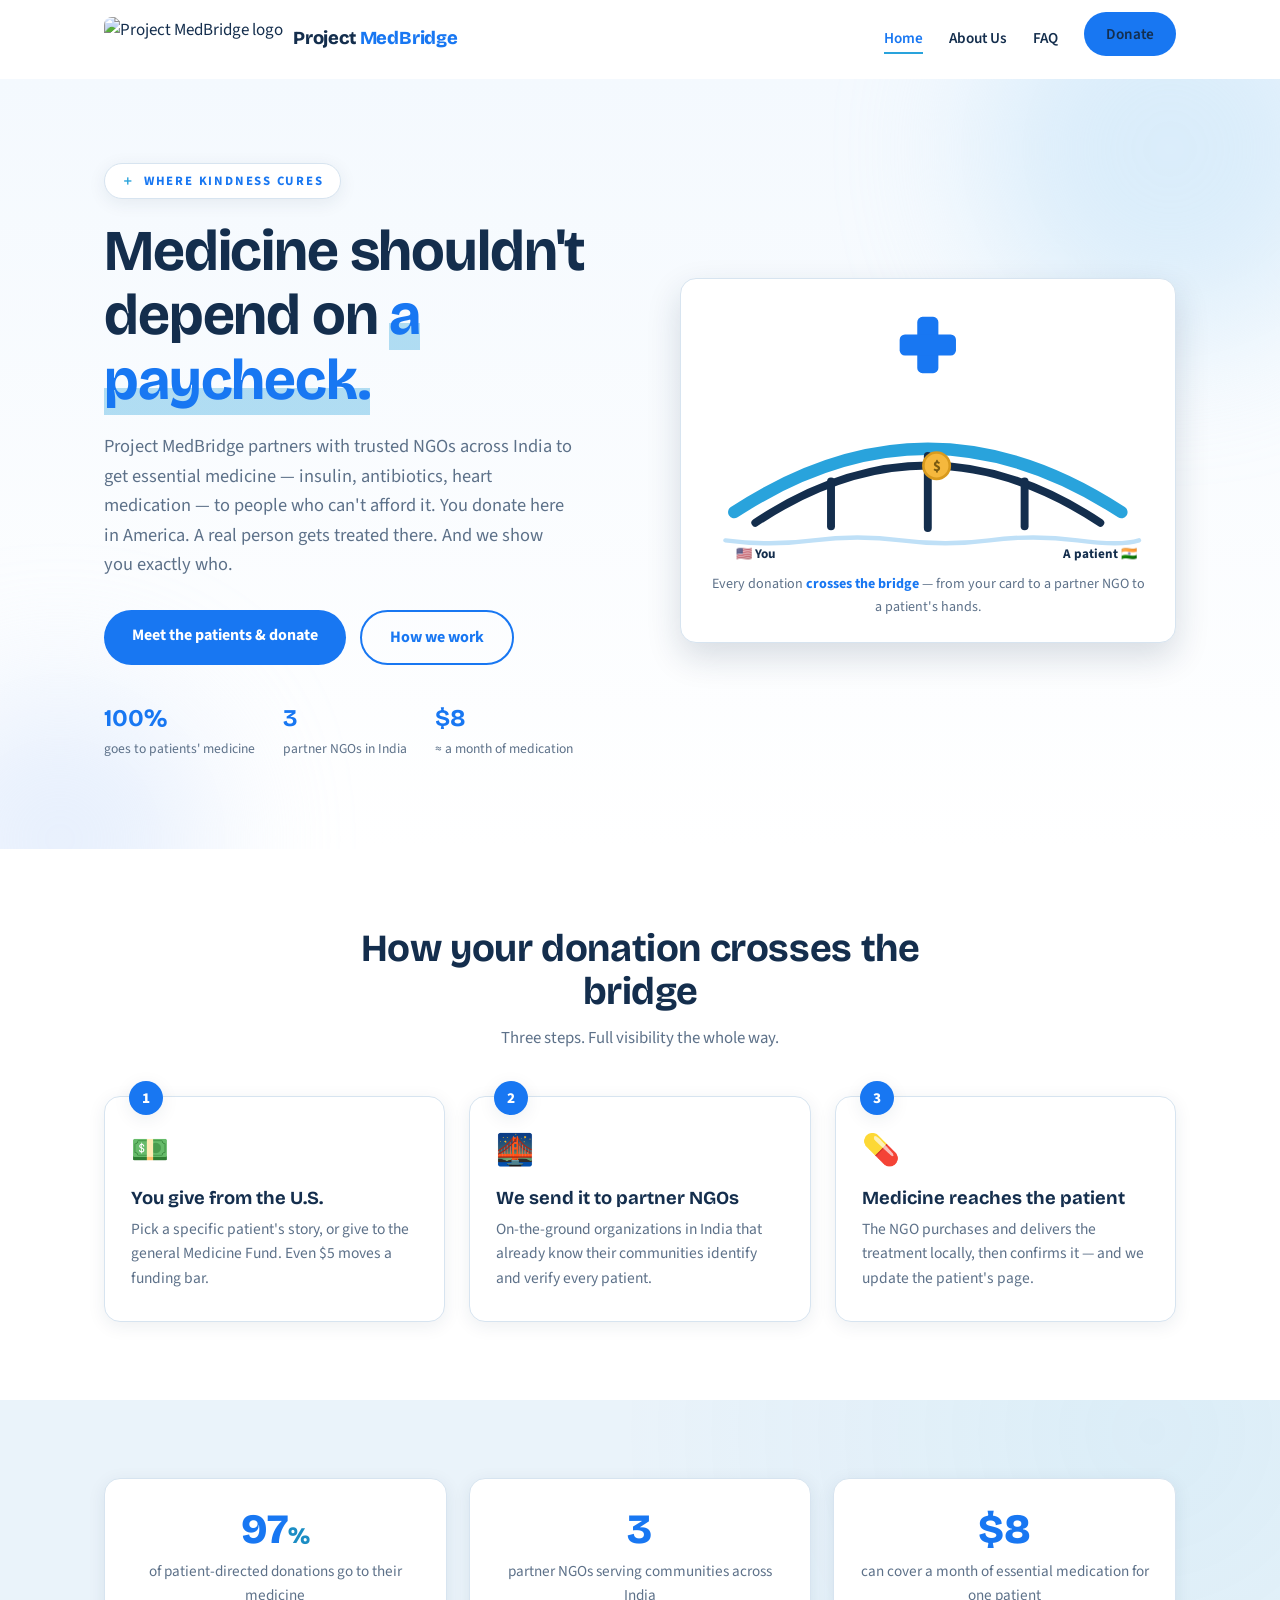
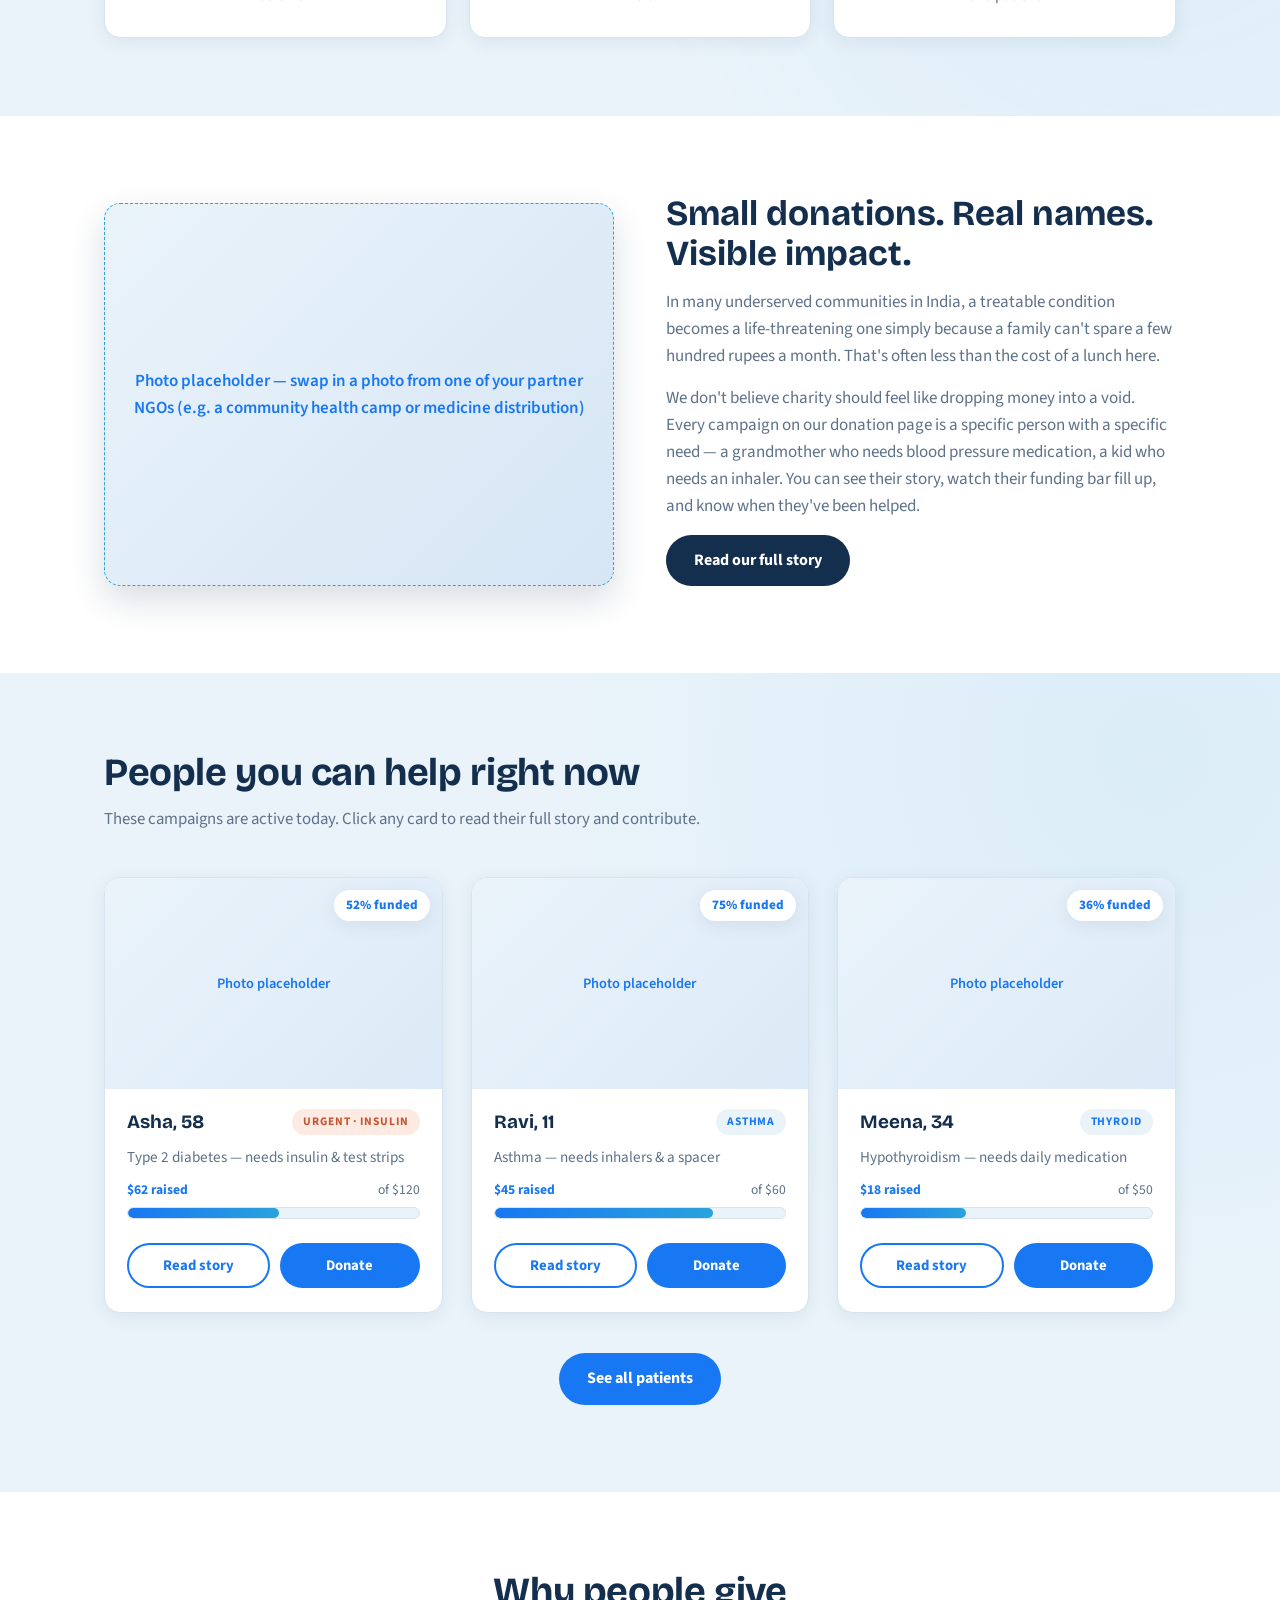
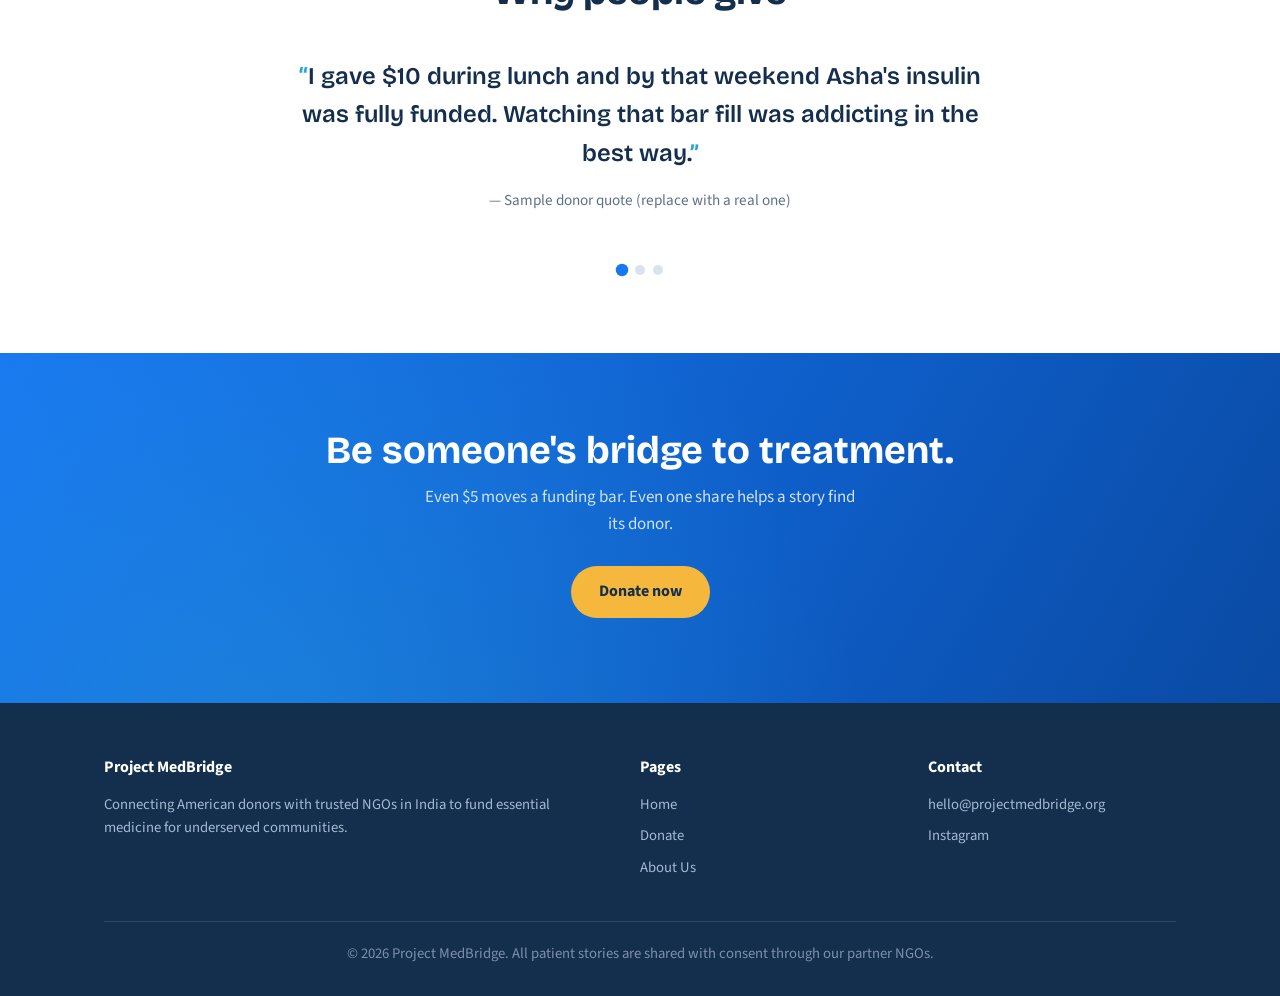
==== index.html @ 76c5bdb0 "Add files via upload" ====
<!DOCTYPE html>
<html lang="en">
<head>
  <meta charset="UTF-8">
  <meta name="viewport" content="width=device-width, initial-scale=1.0">
  <title>Project MedBridge — Where kindness cures</title>
  <meta name="description" content="Project MedBridge partners with trusted NGOs in India to deliver essential medicine to people who can't afford it. Every dollar funds a real person's treatment.">
  <link rel="preconnect" href="https://fonts.googleapis.com">
  <link href="https://fonts.googleapis.com/css2?family=Bricolage+Grotesque:wght@600;700;800&family=Source+Sans+3:wght@400;600;700&display=swap" rel="stylesheet">
  <link rel="stylesheet" href="styles.css">
</head>
<body>

<header class="site-header" id="site-header">
  <nav class="nav">
    <a class="brand" href="index.html">
      <img src="logo.png" alt="Project MedBridge logo" height="44" style="border-radius:8px;">
      <span class="brand-name">Project <span>MedBridge</span></span>
    </a>
    <ul class="nav-links">
      <li><a href="index.html" class="active">Home</a></li>
      <li><a href="about.html">About Us</a></li>
      <li class="hide-mobile"><a href="about.html#faq">FAQ</a></li>
      <li><a href="donate.html" class="btn btn-primary" style="padding:10px 22px;">Donate</a></li>
    </ul>
  </nav>
</header>

<!-- ============ HERO ============ -->
<section class="hero">
  <div class="blob b1"></div>
  <div class="blob b2"></div>
  <div class="container hero-grid">
    <div class="reveal in">
      <span class="eyebrow">Where kindness cures</span>
      <h1>Medicine shouldn't depend on <em>a paycheck.</em></h1>
      <p class="lead">
        Project MedBridge partners with trusted NGOs across India to get essential
        medicine — insulin, antibiotics, heart medication — to people who can't
        afford it. You donate here in America. A real person gets treated there.
        And we show you exactly who.
      </p>
      <div class="hero-actions">
        <a href="donate.html" class="btn btn-primary">Meet the patients &amp; donate</a>
        <a href="about.html" class="btn btn-outline">How we work</a>
      </div>
      <div class="hero-mini">
        <div class="m"><b data-count="100" data-suffix="%">0%</b><small>goes to patients' medicine</small></div>
        <div class="m"><b data-count="3">0</b><small>partner NGOs in India</small></div>
        <div class="m"><b data-prefix="$" data-count="8">$0</b><small>≈ a month of medication</small></div>
      </div>
    </div>

    <!-- Animated bridge: a donation crossing from the US to a patient in India -->
    <div class="bridge-visual reveal in d2">
      <svg viewBox="0 0 520 300" xmlns="http://www.w3.org/2000/svg" aria-label="Animation of a donation crossing a bridge from the U.S. to a patient in India">
        <!-- cross (echoes the logo) -->
        <g fill="#1877F2">
          <rect x="248" y="18" width="24" height="64" rx="6"/>
          <rect x="228" y="38" width="64" height="24" rx="6"/>
        </g>
        <!-- back arch (sky) -->
        <path d="M40 240 Q260 96 480 240" stroke="#29A3DC" stroke-width="14" fill="none" stroke-linecap="round"/>
        <!-- front arch (navy) -->
        <path id="bridge-path" d="M64 252 Q260 122 456 252" stroke="#142E4D" stroke-width="9" fill="none" stroke-linecap="round"/>
        <!-- pylons -->
        <g stroke="#142E4D" stroke-width="9" stroke-linecap="round">
          <line x1="150" y1="205" x2="150" y2="256"/>
          <line x1="260" y1="176" x2="260" y2="258"/>
          <line x1="370" y1="205" x2="370" y2="256"/>
        </g>
        <!-- water -->
        <path d="M30 272 Q80 264 130 272 T230 272 T330 272 T430 272 T500 272" stroke="#BFE0F7" stroke-width="5" fill="none" stroke-linecap="round">
          <animate attributeName="d" dur="4s" repeatCount="indefinite"
            values="M30 272 Q80 264 130 272 T230 272 T330 272 T430 272 T500 272;
                    M30 272 Q80 280 130 272 T230 272 T330 272 T430 272 T500 272;
                    M30 272 Q80 264 130 272 T230 272 T330 272 T430 272 T500 272"/>
        </path>
        <!-- endpoint labels -->
        <g font-family="Source Sans 3, sans-serif" font-weight="700" font-size="15" fill="#142E4D">
          <text x="64" y="292" text-anchor="middle">🇺🇸 You</text>
          <text x="456" y="292" text-anchor="middle">A patient 🇮🇳</text>
        </g>
        <!-- the coin crossing the bridge -->
        <g class="coin">
          <circle r="15" fill="#F5B83D" stroke="#D89A1E" stroke-width="3"/>
          <text y="6" text-anchor="middle" font-family="Source Sans 3, sans-serif" font-weight="800" font-size="17" fill="#7A5B12">$</text>
          <animateMotion dur="3.5s" repeatCount="indefinite" keyPoints="0;1" keyTimes="0;1" calcMode="linear">
            <mpath href="#bridge-path"/>
          </animateMotion>
          <animate attributeName="opacity" dur="3.5s" repeatCount="indefinite" values="0;1;1;1;0" keyTimes="0;0.1;0.5;0.9;1"/>
        </g>
      </svg>
      <div class="bridge-caption">Every donation <strong>crosses the bridge</strong> — from your card to a partner NGO to a patient's hands.</div>
    </div>
  </div>
</section>

<!-- ============ HOW IT WORKS ============ -->
<section class="section">
  <div class="container">
    <div class="section-head center reveal">
      <h2>How your donation crosses the bridge</h2>
      <p>Three steps. Full visibility the whole way.</p>
    </div>
    <div class="steps-row">
      <div class="step-card reveal">
        <span class="n">1</span>
        <div class="icon">💵</div>
        <h3>You give from the U.S.</h3>
        <p>Pick a specific patient's story, or give to the general Medicine Fund. Even $5 moves a funding bar.</p>
      </div>
      <div class="step-card reveal d1">
        <span class="n">2</span>
        <div class="icon">🌉</div>
        <h3>We send it to partner NGOs</h3>
        <p>On-the-ground organizations in India that already know their communities identify and verify every patient.</p>
      </div>
      <div class="step-card reveal d2">
        <span class="n">3</span>
        <div class="icon">💊</div>
        <h3>Medicine reaches the patient</h3>
        <p>The NGO purchases and delivers the treatment locally, then confirms it — and we update the patient's page.</p>
      </div>
    </div>
  </div>
</section>

<!-- ============ STATS ============ -->
<section class="section tinted">
  <div class="container">
    <div class="stats-row">
      <div class="stat reveal">
        <div class="num"><span data-count="100">0</span><span class="suffix">%</span></div>
        <div class="label">of patient-directed donations go to their medicine</div>
      </div>
      <div class="stat reveal d1">
        <div class="num"><span data-count="3">0</span></div>
        <div class="label">partner NGOs serving communities across India</div>
      </div>
      <div class="stat reveal d2">
        <div class="num">$<span data-count="8">0</span></div>
        <div class="label">can cover a month of essential medication for one patient</div>
      </div>
    </div>
  </div>
</section>

<!-- ============ MISSION ============ -->
<section class="section">
  <div class="container split">
    <div class="photo-frame reveal">
      Photo placeholder — swap in a photo from one of your partner NGOs
      (e.g. a community health camp or medicine distribution)
    </div>
    <div class="reveal d1">
      <h2>Small donations. Real names. Visible impact.</h2>
      <p>
        In many underserved communities in India, a treatable condition becomes a
        life-threatening one simply because a family can't spare a few hundred rupees
        a month. That's often less than the cost of a lunch here.
      </p>
      <p>
        We don't believe charity should feel like dropping money into a void. Every
        campaign on our donation page is a specific person with a specific need — a
        grandmother who needs blood pressure medication, a kid who needs an inhaler.
        You can see their story, watch their funding bar fill up, and know when
        they've been helped.
      </p>
      <a href="about.html" class="btn btn-secondary">Read our full story</a>
    </div>
  </div>
</section>

<!-- ============ FEATURED PATIENTS ============ -->
<section class="section tinted">
  <div class="container">
    <div class="section-head reveal">
      <h2>People you can help right now</h2>
      <p>These campaigns are active today. Click any card to read their full story and contribute.</p>
    </div>
    <div class="card-grid" id="featured-grid"></div>
    <div style="text-align:center; margin-top: 40px;">
      <a href="donate.html" class="btn btn-primary">See all patients</a>
    </div>
  </div>
</section>

<!-- ============ QUOTES ============ -->
<!-- PLACEHOLDER QUOTES: replace with real donor / NGO quotes before launch -->
<section class="section">
  <div class="container">
    <div class="section-head center reveal">
      <h2>Why people give</h2>
    </div>
    <div class="quotes-wrap reveal" id="quotes">
      <div class="quote on">
        <p>I gave $10 during lunch and by that weekend Asha's insulin was fully funded. Watching that bar fill was addicting in the best way.</p>
        <div class="who">— Sample donor quote (replace with a real one)</div>
      </div>
      <div class="quote">
        <p>Knowing exactly whose medicine my money bought made this feel completely different from any other donation I've made.</p>
        <div class="who">— Sample donor quote (replace with a real one)</div>
      </div>
      <div class="quote">
        <p>The MedBridge model works because the funds arrive tied to a verified patient we already know. It removes every excuse for delay.</p>
        <div class="who">— Sample partner NGO quote (replace with a real one)</div>
      </div>
    </div>
    <div class="quote-dots" id="quote-dots"></div>
  </div>
</section>

<!-- ============ CTA BAND ============ -->
<section class="cta-band">
  <h2>Be someone's bridge to treatment.</h2>
  <p>Even $5 moves a funding bar. Even one share helps a story find its donor.</p>
  <a href="donate.html" class="btn btn-gold">Donate now</a>
</section>

<footer class="site-footer">
  <div class="container">
    <div class="footer-grid">
      <div>
        <h4>Project MedBridge</h4>
        <p>Connecting American donors with trusted NGOs in India to fund essential medicine for underserved communities.</p>
      </div>
      <div>
        <h4>Pages</h4>
        <a href="index.html">Home</a>
        <a href="donate.html">Donate</a>
        <a href="about.html">About Us</a>
      </div>
      <div>
        <h4>Contact</h4>
        <a href="mailto:hello@projectmedbridge.org">hello@projectmedbridge.org</a>
        <a href="#">Instagram</a>
      </div>
    </div>
    <div class="footer-bottom">© 2026 Project MedBridge. All patient stories are shared with consent through our partner NGOs.</div>
  </div>
</footer>

<!-- Modal (shared) -->
<div class="modal-overlay" id="modal-overlay">
  <div class="modal" role="dialog" aria-modal="true" aria-labelledby="modal-name">
    <button class="modal-close" id="modal-close" aria-label="Close">✕</button>
    <div class="card-photo" id="modal-photo">Photo placeholder</div>
    <div class="modal-body">
      <h3 id="modal-name"></h3>
      <div class="meta" id="modal-meta"></div>
      <p class="story" id="modal-story"></p>
      <div class="partner-note" id="modal-partner"></div>
      <div class="fund-bar-wrap">
        <div class="fund-amounts">
          <span class="raised" id="modal-raised"></span>
          <span class="goal" id="modal-goal"></span>
        </div>
        <div class="fund-bar" style="position:relative;"><div class="fund-fill" id="modal-fill"></div></div>
      </div>
      <div class="amount-picker">
        <div class="ap-label">Choose an amount</div>
        <div class="amount-row" id="amount-row">
          <button class="amt" data-amt="5">$5</button>
          <button class="amt on" data-amt="10">$10</button>
          <button class="amt" data-amt="25">$25</button>
          <button class="amt" data-amt="50">$50</button>
          <input class="amt-custom" id="amt-custom" type="number" min="1" placeholder="Custom $">
        </div>
        <div class="impact-line" id="impact-line"></div>
      </div>
      <div class="card-actions" style="margin-top:20px;">
        <a href="#" class="btn btn-primary" id="modal-donate">Donate $10</a>
      </div>
    </div>
  </div>
</div>

<script src="script.js"></script>
</body>
</html>
---- styles.css ----
/* ============================================
   Project MedBridge — shared styles (v2)
   Navy #142E4D · Blue #1877F2 · Sky #29A3DC
   Pale #EAF3FA · Coin gold #F5B83D (accents only)
   ============================================ */

:root {
  --ink: #142E4D;
  --blue: #1877F2;
  --blue-dark: #0E5DC7;
  --sky: #29A3DC;
  --sky-dark: #1B8DC4;
  --pale: #EAF3FA;
  --gold: #F5B83D;
  --clay: #C4552F;
  --white: #FFFFFF;
  --gray: #5D7189;
  --border: #D7E4F0;
  --radius: 16px;
  --shadow: 0 4px 18px rgba(20, 46, 77, 0.08);
  --shadow-lift: 0 14px 34px rgba(20, 46, 77, 0.16);
}

* { margin: 0; padding: 0; box-sizing: border-box; }

html { scroll-behavior: smooth; }

body {
  font-family: 'Source Sans 3', -apple-system, sans-serif;
  color: var(--ink);
  background: var(--white);
  line-height: 1.6;
  font-size: 17px;
  overflow-x: hidden;
}

h1, h2, h3 {
  font-family: 'Bricolage Grotesque', sans-serif;
  line-height: 1.12;
  font-weight: 700;
}

img { max-width: 100%; display: block; }
a { color: var(--blue); }

.container { max-width: 1120px; margin: 0 auto; padding: 0 24px; }

/* ---------- Scroll reveal ---------- */
.reveal {
  opacity: 0;
  transform: translateY(26px);
  transition: opacity 0.7s ease, transform 0.7s ease;
}
.reveal.in { opacity: 1; transform: none; }
.reveal.d1 { transition-delay: 0.1s; }
.reveal.d2 { transition-delay: 0.2s; }
.reveal.d3 { transition-delay: 0.3s; }

/* ---------- Header / nav ---------- */
.site-header {
  position: sticky;
  top: 0;
  background: rgba(255, 255, 255, 0.9);
  backdrop-filter: blur(10px);
  border-bottom: 1px solid transparent;
  z-index: 50;
  transition: box-shadow 0.25s ease, border-color 0.25s ease;
}
.site-header.scrolled { box-shadow: 0 4px 20px rgba(20,46,77,0.10); border-color: var(--border); }

.nav {
  display: flex;
  align-items: center;
  justify-content: space-between;
  padding: 12px 24px;
  max-width: 1120px;
  margin: 0 auto;
}

.brand { display: flex; align-items: center; gap: 10px; text-decoration: none; color: var(--ink); }
.brand img { transition: transform 0.25s ease; }
.brand:hover img { transform: rotate(-6deg) scale(1.06); }

.brand-name {
  font-family: 'Bricolage Grotesque', sans-serif;
  font-weight: 800;
  font-size: 1.15rem;
  letter-spacing: -0.01em;
}
.brand-name span { color: var(--blue); }

.nav-links { display: flex; align-items: center; gap: 26px; list-style: none; }
.nav-links a {
  text-decoration: none;
  color: var(--ink);
  font-weight: 600;
  font-size: 0.95rem;
  position: relative;
}
.nav-links a:not(.btn)::after {
  content: "";
  position: absolute;
  left: 0; bottom: -5px;
  width: 100%; height: 2px;
  background: var(--sky);
  transform: scaleX(0);
  transform-origin: left;
  transition: transform 0.25s ease;
}
.nav-links a:not(.btn):hover::after,
.nav-links a.active:not(.btn)::after { transform: scaleX(1); }
.nav-links a.active { color: var(--blue); }

/* ---------- Buttons ---------- */
.btn {
  display: inline-block;
  padding: 13px 28px;
  border-radius: 999px;
  font-weight: 700;
  font-size: 1rem;
  text-decoration: none;
  border: none;
  cursor: pointer;
  font-family: inherit;
  position: relative;
  overflow: hidden;
  transition: transform 0.15s ease, box-shadow 0.15s ease, background 0.15s ease, color 0.15s ease;
}
.btn:hover { transform: translateY(-2px); box-shadow: var(--shadow-lift); }
.btn:active { transform: translateY(0); }

.btn-primary { background: var(--blue); color: var(--white); }
.btn-primary:hover { background: var(--blue-dark); }
.btn-secondary { background: var(--ink); color: var(--white); }
.btn-secondary:hover { background: #0E2440; }
.btn-outline { background: transparent; color: var(--blue); border: 2px solid var(--blue); }
.btn-outline:hover { background: var(--pale); }
.btn-gold { background: var(--gold); color: var(--ink); }
.btn-gold:hover { background: #E3A21F; }

/* ---------- Hero ---------- */
.hero {
  position: relative;
  padding: 84px 0 90px;
  background: linear-gradient(180deg, #F4F9FE 0%, var(--white) 100%);
  overflow: hidden;
}

/* floating blurred blobs */
.blob {
  position: absolute;
  border-radius: 50%;
  filter: blur(70px);
  opacity: 0.5;
  pointer-events: none;
  animation: drift 14s ease-in-out infinite alternate;
}
.blob.b1 { width: 380px; height: 380px; background: #BFE0F7; top: -120px; right: -80px; }
.blob.b2 { width: 300px; height: 300px; background: #CFE0FB; bottom: -140px; left: -90px; animation-delay: -6s; }

@keyframes drift {
  from { transform: translate(0, 0) scale(1); }
  to   { transform: translate(40px, 30px) scale(1.12); }
}

.hero-grid {
  display: grid;
  grid-template-columns: 1.05fr 1fr;
  gap: 56px;
  align-items: center;
  position: relative;
}

.eyebrow {
  display: inline-flex;
  align-items: center;
  gap: 8px;
  font-size: 0.8rem;
  font-weight: 700;
  letter-spacing: 0.14em;
  text-transform: uppercase;
  color: var(--blue);
  background: var(--white);
  border: 1px solid var(--border);
  box-shadow: var(--shadow);
  padding: 7px 16px;
  border-radius: 999px;
  margin-bottom: 20px;
}
.eyebrow::before { content: "＋"; color: var(--sky); font-weight: 800; }

.hero h1 {
  font-size: clamp(2.3rem, 5.2vw, 3.6rem);
  letter-spacing: -0.02em;
  margin-bottom: 20px;
}
.hero h1 em {
  font-style: normal;
  color: var(--blue);
  background: linear-gradient(transparent 62%, rgba(41, 163, 220, 0.35) 62%);
}

.hero p.lead { font-size: 1.15rem; color: var(--gray); margin-bottom: 30px; max-width: 52ch; }
.hero-actions { display: flex; gap: 14px; flex-wrap: wrap; }

/* animated bridge visual */
.bridge-visual {
  background: var(--white);
  border: 1px solid var(--border);
  border-radius: var(--radius);
  box-shadow: var(--shadow-lift);
  padding: 22px 18px 14px;
}
.bridge-visual svg { width: 100%; height: auto; display: block; }
.bridge-caption { text-align: center; font-size: 0.88rem; color: var(--gray); padding: 8px 10px 10px; }
.bridge-caption strong { color: var(--blue); }

/* mini stats strip under hero copy */
.hero-mini {
  display: flex;
  gap: 28px;
  margin-top: 34px;
  flex-wrap: wrap;
}
.hero-mini .m { display: flex; flex-direction: column; }
.hero-mini .m b {
  font-family: 'Bricolage Grotesque', sans-serif;
  font-size: 1.5rem;
  color: var(--blue);
}
.hero-mini .m small { color: var(--gray); font-size: 0.85rem; }

/* ---------- Sections ---------- */
.section { padding: 78px 0; }
.section.tinted {
  background:
    radial-gradient(circle at 90% 10%, rgba(41,163,220,0.08), transparent 45%),
    var(--pale);
}
.section-head { max-width: 660px; margin-bottom: 44px; }
.section-head h2 { font-size: clamp(1.7rem, 3.5vw, 2.4rem); margin-bottom: 12px; letter-spacing: -0.01em; }
.section-head p { color: var(--gray); font-size: 1.05rem; }
.section-head.center { margin-inline: auto; text-align: center; }

/* ---------- How it works ---------- */
.steps-row {
  display: grid;
  grid-template-columns: repeat(3, 1fr);
  gap: 24px;
  position: relative;
}
.step-card {
  background: var(--white);
  border: 1px solid var(--border);
  border-radius: var(--radius);
  padding: 30px 26px;
  box-shadow: var(--shadow);
  position: relative;
  transition: transform 0.2s ease, box-shadow 0.2s ease;
}
.step-card:hover { transform: translateY(-6px); box-shadow: var(--shadow-lift); }
.step-card .n {
  position: absolute;
  top: -16px;
  left: 24px;
  width: 34px; height: 34px;
  border-radius: 50%;
  background: var(--blue);
  color: var(--white);
  font-weight: 800;
  display: grid;
  place-items: center;
  font-size: 0.95rem;
  box-shadow: var(--shadow);
}
.step-card .icon { font-size: 1.9rem; margin-bottom: 12px; }
.step-card h3 { font-size: 1.15rem; margin-bottom: 8px; }
.step-card p { color: var(--gray); font-size: 0.97rem; }

/* ---------- Stats ---------- */
.stats-row { display: grid; grid-template-columns: repeat(3, 1fr); gap: 22px; }
.stat {
  background: var(--white);
  border: 1px solid var(--border);
  border-radius: var(--radius);
  padding: 30px 26px;
  text-align: center;
  box-shadow: var(--shadow);
}
.stat .num {
  font-family: 'Bricolage Grotesque', sans-serif;
  font-size: 2.6rem;
  font-weight: 800;
  color: var(--blue);
  line-height: 1;
  margin-bottom: 8px;
}
.stat .num .suffix { color: var(--sky-dark); font-size: 1.4rem; }
.stat .label { color: var(--gray); font-size: 0.95rem; }

/* ---------- Split ---------- */
.split { display: grid; grid-template-columns: 1fr 1fr; gap: 52px; align-items: center; }
.photo-frame {
  border-radius: var(--radius);
  overflow: hidden;
  box-shadow: var(--shadow-lift);
  aspect-ratio: 4 / 3;
  background: linear-gradient(135deg, var(--pale), #d6e6f5);
  display: grid;
  place-items: center;
  color: var(--blue);
  font-weight: 600;
  text-align: center;
  padding: 20px;
  border: 1px dashed var(--sky);
}
.split h2 { font-size: clamp(1.6rem, 3vw, 2.2rem); margin-bottom: 16px; }
.split p { color: var(--gray); margin-bottom: 14px; }

/* ---------- Patient cards ---------- */
.card-grid {
  display: grid;
  grid-template-columns: repeat(auto-fill, minmax(300px, 1fr));
  gap: 28px;
}

.patient-card {
  background: var(--white);
  border: 1px solid var(--border);
  border-radius: var(--radius);
  overflow: hidden;
  box-shadow: var(--shadow);
  cursor: pointer;
  transition: transform 0.2s ease, box-shadow 0.2s ease;
  display: flex;
  flex-direction: column;
}
.patient-card:hover, .patient-card:focus-visible {
  transform: translateY(-6px);
  box-shadow: var(--shadow-lift);
  outline: none;
}
.patient-card:focus-visible { outline: 3px solid var(--sky); outline-offset: 2px; }

.card-photo {
  aspect-ratio: 16 / 10;
  background: linear-gradient(135deg, var(--pale), #dceaf7);
  display: grid;
  place-items: center;
  color: var(--blue);
  font-size: 0.9rem;
  font-weight: 600;
  position: relative;
  overflow: hidden;
}
.card-photo img { width: 100%; height: 100%; object-fit: cover; transition: transform 0.4s ease; }
.patient-card:hover .card-photo img { transform: scale(1.06); }

.pct-badge {
  position: absolute;
  top: 12px; right: 12px;
  background: var(--white);
  color: var(--blue);
  font-weight: 800;
  font-size: 0.82rem;
  padding: 5px 12px;
  border-radius: 999px;
  box-shadow: var(--shadow);
}
.pct-badge.full { background: var(--gold); color: var(--ink); }

.card-body { padding: 20px 22px 24px; display: flex; flex-direction: column; gap: 10px; flex: 1; }
.card-top { display: flex; justify-content: space-between; align-items: center; gap: 10px; }
.card-body h3 { font-size: 1.18rem; }

.tag {
  font-size: 0.72rem;
  font-weight: 700;
  letter-spacing: 0.08em;
  text-transform: uppercase;
  padding: 4px 11px;
  border-radius: 999px;
  background: var(--pale);
  color: var(--blue);
  white-space: nowrap;
}
.tag.urgent { background: #FDEBE3; color: var(--clay); }

.card-need { color: var(--gray); font-size: 0.95rem; }

/* Funding bar with shimmer */
.fund-bar-wrap { margin-top: auto; }
.fund-amounts { display: flex; justify-content: space-between; font-size: 0.85rem; margin-bottom: 6px; }
.fund-amounts .raised { font-weight: 700; color: var(--blue); }
.fund-amounts .goal { color: var(--gray); }

.fund-bar {
  height: 12px;
  border-radius: 999px;
  background: var(--pale);
  border: 1px solid var(--border);
  overflow: hidden;
}
.fund-fill {
  height: 100%;
  width: 0;
  border-radius: 999px;
  background: linear-gradient(90deg, var(--blue), var(--sky));
  position: relative;
  transition: width 1.1s cubic-bezier(0.22, 1, 0.36, 1);
}
.fund-fill::after {
  content: "";
  position: absolute;
  inset: 0;
  background: linear-gradient(100deg, transparent 30%, rgba(255,255,255,0.55) 50%, transparent 70%);
  transform: translateX(-100%);
  animation: shimmer 2.6s ease-in-out infinite;
}
@keyframes shimmer { to { transform: translateX(100%); } }

.card-actions { display: flex; gap: 10px; margin-top: 14px; }
.card-actions .btn { padding: 10px 18px; font-size: 0.92rem; flex: 1; text-align: center; }

/* ---------- Donate page: totals + filters ---------- */
.totals-panel {
  background: var(--ink);
  color: var(--white);
  border-radius: var(--radius);
  padding: 30px 34px;
  margin-bottom: 40px;
  box-shadow: var(--shadow-lift);
}
.totals-panel .line { display: flex; justify-content: space-between; align-items: baseline; flex-wrap: wrap; gap: 8px; margin-bottom: 12px; }
.totals-panel .big {
  font-family: 'Bricolage Grotesque', sans-serif;
  font-size: 2rem;
  font-weight: 800;
  color: var(--gold);
}
.totals-panel .sub { color: #B7C8DC; font-size: 0.98rem; }
.totals-panel .fund-bar { background: #24405F; border-color: #2A4568; height: 14px; }
.totals-panel .fund-fill { background: linear-gradient(90deg, var(--sky), var(--gold)); }

.filter-row { display: flex; gap: 10px; flex-wrap: wrap; margin-bottom: 34px; }
.chip {
  border: 1.5px solid var(--border);
  background: var(--white);
  color: var(--ink);
  font-weight: 600;
  font-size: 0.9rem;
  padding: 8px 18px;
  border-radius: 999px;
  cursor: pointer;
  font-family: inherit;
  transition: all 0.15s ease;
}
.chip:hover { border-color: var(--sky); color: var(--blue); }
.chip.on { background: var(--blue); border-color: var(--blue); color: var(--white); }
.chip.on.urgent-chip { background: var(--clay); border-color: var(--clay); }

.empty-msg { color: var(--gray); padding: 30px 0; text-align: center; display: none; }

/* ---------- Modal ---------- */
.modal-overlay {
  position: fixed;
  inset: 0;
  background: rgba(14, 30, 50, 0.6);
  display: none;
  align-items: center;
  justify-content: center;
  padding: 24px;
  z-index: 100;
  opacity: 0;
  transition: opacity 0.25s ease;
}
.modal-overlay.open { display: flex; }
.modal-overlay.show { opacity: 1; }

.modal {
  background: var(--white);
  border-radius: var(--radius);
  max-width: 580px;
  width: 100%;
  max-height: 90vh;
  overflow-y: auto;
  box-shadow: var(--shadow-lift);
  position: relative;
  transform: translateY(24px) scale(0.98);
  transition: transform 0.3s cubic-bezier(0.22, 1, 0.36, 1);
}
.modal-overlay.show .modal { transform: none; }

.modal-close {
  position: absolute;
  top: 14px; right: 14px;
  width: 38px; height: 38px;
  border-radius: 50%;
  border: none;
  background: var(--white);
  color: var(--ink);
  font-size: 1.15rem;
  cursor: pointer;
  box-shadow: var(--shadow);
  z-index: 2;
  transition: transform 0.15s ease;
}
.modal-close:hover { transform: rotate(90deg); }

.modal .card-photo { aspect-ratio: 16 / 8; border-radius: var(--radius) var(--radius) 0 0; }
.modal-body { padding: 26px 30px 32px; }
.modal-body h3 { font-size: 1.5rem; margin-bottom: 4px; }
.modal-body .meta { color: var(--gray); font-size: 0.95rem; margin-bottom: 16px; }
.modal-body .story { margin-bottom: 18px; }
.modal-body .partner-note {
  background: var(--pale);
  border-left: 4px solid var(--blue);
  border-radius: 8px;
  padding: 12px 16px;
  font-size: 0.9rem;
  color: var(--gray);
  margin-bottom: 20px;
}

/* amount picker */
.amount-picker { margin-top: 22px; }
.amount-picker .ap-label { font-weight: 700; font-size: 0.95rem; margin-bottom: 10px; }
.amount-row { display: flex; gap: 10px; flex-wrap: wrap; }
.amt {
  border: 1.5px solid var(--border);
  background: var(--white);
  font-weight: 700;
  font-family: inherit;
  font-size: 0.98rem;
  padding: 10px 18px;
  border-radius: 12px;
  cursor: pointer;
  transition: all 0.15s ease;
  color: var(--ink);
}
.amt:hover { border-color: var(--sky); }
.amt.on { background: var(--blue); border-color: var(--blue); color: var(--white); }
.amt-custom {
  width: 110px;
  border: 1.5px solid var(--border);
  border-radius: 12px;
  padding: 10px 12px;
  font-family: inherit;
  font-size: 0.98rem;
  font-weight: 600;
}
.amt-custom:focus { outline: 2px solid var(--sky); border-color: var(--sky); }

.impact-line {
  margin-top: 14px;
  background: #FFF7E6;
  border: 1px solid #F3DFAE;
  color: #7A5B12;
  border-radius: 10px;
  padding: 11px 15px;
  font-size: 0.93rem;
  min-height: 44px;
}
.impact-line.complete { background: #E8F7EC; border-color: #BCE4C8; color: #1D6B3A; }

.preview-tick {
  position: absolute;
  top: -3px;
  width: 3px;
  height: 18px;
  background: var(--gold);
  border-radius: 2px;
}

/* ---------- General fund banner ---------- */
.general-fund {
  margin-top: 60px;
  background:
    radial-gradient(circle at 85% 20%, rgba(41,163,220,0.25), transparent 50%),
    var(--ink);
  color: var(--white);
  border-radius: var(--radius);
  padding: 46px 42px;
  display: flex;
  align-items: center;
  justify-content: space-between;
  gap: 30px;
  flex-wrap: wrap;
  box-shadow: var(--shadow-lift);
}
.general-fund h3 { font-size: 1.5rem; margin-bottom: 8px; }
.general-fund p { color: #B7C8DC; max-width: 48ch; }

/* ---------- Testimonials ---------- */
.quotes-wrap { position: relative; max-width: 720px; margin: 0 auto; text-align: center; min-height: 190px; }
.quote {
  position: absolute;
  inset: 0;
  opacity: 0;
  transition: opacity 0.6s ease;
  pointer-events: none;
}
.quote.on { opacity: 1; pointer-events: auto; }
.quote p {
  font-family: 'Bricolage Grotesque', sans-serif;
  font-size: clamp(1.15rem, 2.4vw, 1.5rem);
  font-weight: 600;
  margin-bottom: 16px;
}
.quote p::before { content: "“"; color: var(--sky); }
.quote p::after { content: "”"; color: var(--sky); }
.quote .who { color: var(--gray); font-size: 0.95rem; }
.quote-dots { display: flex; gap: 8px; justify-content: center; margin-top: 18px; }
.qdot {
  width: 10px; height: 10px;
  border-radius: 50%;
  border: none;
  background: var(--border);
  cursor: pointer;
  transition: background 0.2s ease, transform 0.2s ease;
}
.qdot.on { background: var(--blue); transform: scale(1.25); }

/* ---------- About page ---------- */
.values-grid { display: grid; grid-template-columns: repeat(auto-fit, minmax(260px, 1fr)); gap: 24px; }
.value-card {
  background: var(--white);
  border: 1px solid var(--border);
  border-radius: var(--radius);
  padding: 30px 26px;
  box-shadow: var(--shadow);
  transition: transform 0.2s ease, box-shadow 0.2s ease;
}
.value-card:hover { transform: translateY(-5px); box-shadow: var(--shadow-lift); }
.value-card .icon {
  width: 48px; height: 48px;
  border-radius: 13px;
  background: var(--pale);
  display: grid;
  place-items: center;
  font-size: 1.35rem;
  margin-bottom: 14px;
}
.value-card h3 { font-size: 1.12rem; margin-bottom: 8px; }
.value-card p { color: var(--gray); font-size: 0.95rem; }

/* ---------- FAQ ---------- */
details.faq {
  border: 1px solid var(--border);
  border-radius: 13px;
  padding: 18px 22px;
  margin-bottom: 14px;
  background: var(--white);
  transition: box-shadow 0.2s ease;
}
details.faq:hover { box-shadow: var(--shadow); }
details.faq summary {
  font-weight: 700;
  cursor: pointer;
  font-size: 1.02rem;
  list-style: none;
  display: flex;
  justify-content: space-between;
  align-items: center;
  gap: 12px;
}
details.faq summary::-webkit-details-marker { display: none; }
details.faq summary::after { content: "+"; font-size: 1.4rem; color: var(--blue); transition: transform 0.2s ease; }
details.faq[open] summary::after { transform: rotate(45deg); }
details.faq p { margin-top: 12px; color: var(--gray); }

/* ---------- CTA band ---------- */
.cta-band {
  position: relative;
  background: linear-gradient(120deg, var(--blue), var(--blue-dark) 60%, #0A4AA3);
  color: var(--white);
  text-align: center;
  padding: 76px 24px;
  overflow: hidden;
}
.cta-band::before {
  content: "";
  position: absolute;
  inset: 0;
  background: radial-gradient(circle at 20% 120%, rgba(41,163,220,0.4), transparent 55%);
}
.cta-band > * { position: relative; }
.cta-band h2 { font-size: clamp(1.7rem, 3.5vw, 2.4rem); margin-bottom: 12px; }
.cta-band p { color: #CFE2F7; margin-bottom: 28px; max-width: 55ch; margin-inline: auto; }

/* ---------- Footer ---------- */
.site-footer { background: var(--ink); color: #A5B9D1; padding: 52px 0 30px; font-size: 0.92rem; }
.footer-grid { display: grid; grid-template-columns: 2fr 1fr 1fr; gap: 40px; margin-bottom: 34px; }
.site-footer h4 { color: var(--white); margin-bottom: 12px; font-size: 1rem; }
.site-footer a { color: #A5B9D1; text-decoration: none; display: block; margin-bottom: 8px; transition: color 0.15s ease, transform 0.15s ease; }
.site-footer a:hover { color: var(--sky); transform: translateX(3px); }
.footer-bottom { border-top: 1px solid #2A4568; padding-top: 20px; text-align: center; color: #7C90AB; }

/* ---------- Responsive ---------- */
@media (max-width: 900px) {
  .hero-grid, .split { grid-template-columns: 1fr; gap: 40px; }
  .steps-row, .stats-row { grid-template-columns: 1fr; }
  .step-card { margin-top: 10px; }
  .footer-grid { grid-template-columns: 1fr; gap: 26px; }
  .nav-links { gap: 14px; }
  .nav-links li.hide-mobile { display: none; }
}

@media (prefers-reduced-motion: reduce) {
  * { transition: none !important; animation: none !important; }
  html { scroll-behavior: auto; }
  .reveal { opacity: 1; transform: none; }
}
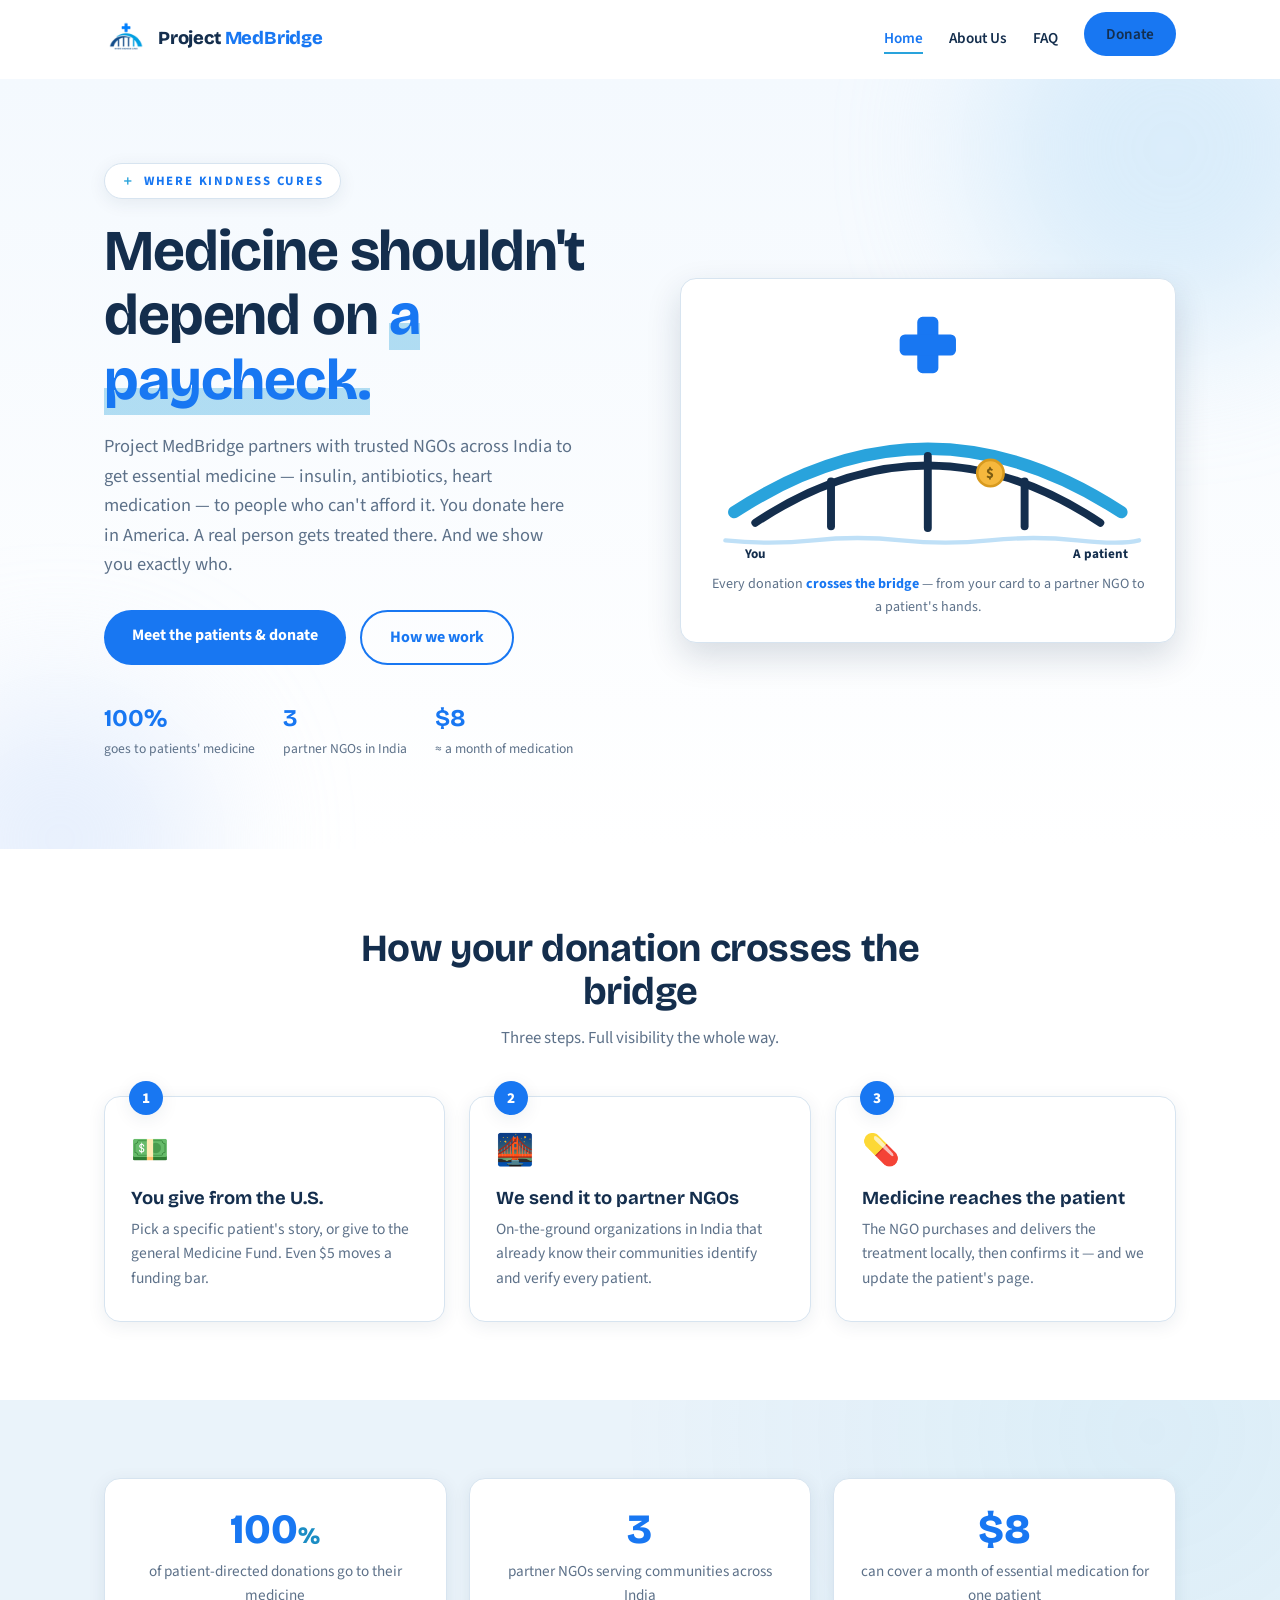
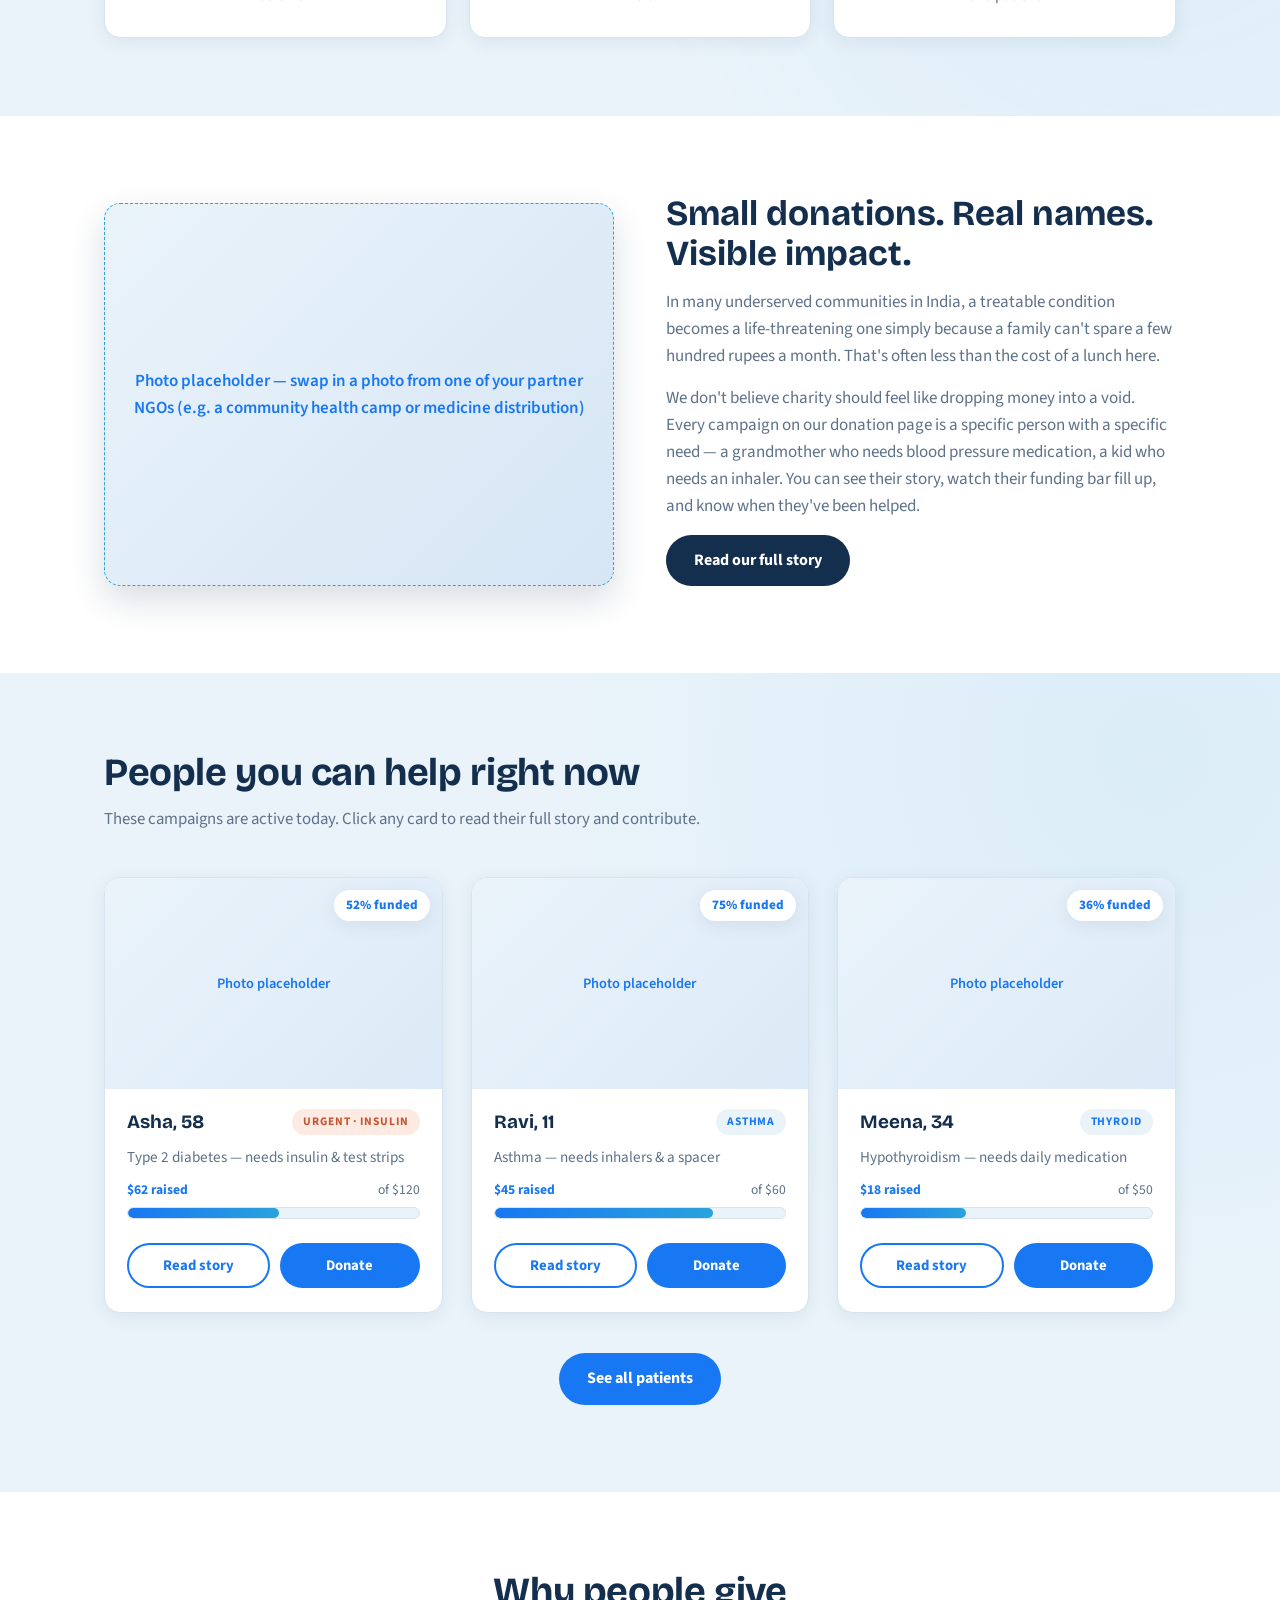
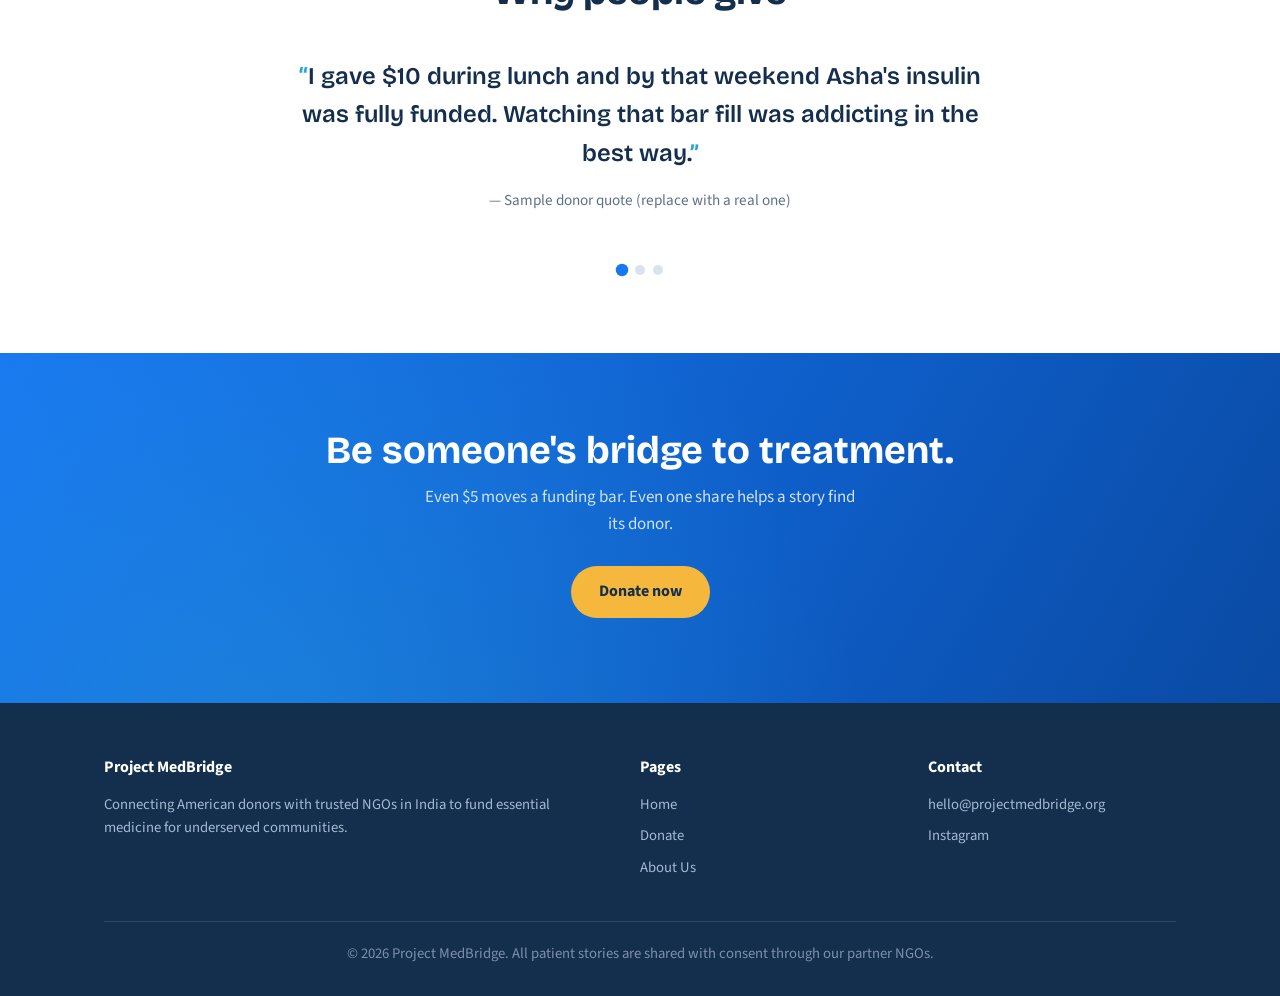
==== commit b29662bb: "Remove flags from text labels in index.html" ====
--- a/index.html
+++ b/index.html
@@ -78,8 +78,8 @@
         </path>
         <!-- endpoint labels -->
         <g font-family="Source Sans 3, sans-serif" font-weight="700" font-size="15" fill="#142E4D">
-          <text x="64" y="292" text-anchor="middle">🇺🇸 You</text>
-          <text x="456" y="292" text-anchor="middle">A patient 🇮🇳</text>
+          <text x="64" y="292" text-anchor="middle">You</text>
+          <text x="456" y="292" text-anchor="middle">A patient</text>
         </g>
         <!-- the coin crossing the bridge -->
         <g class="coin">
